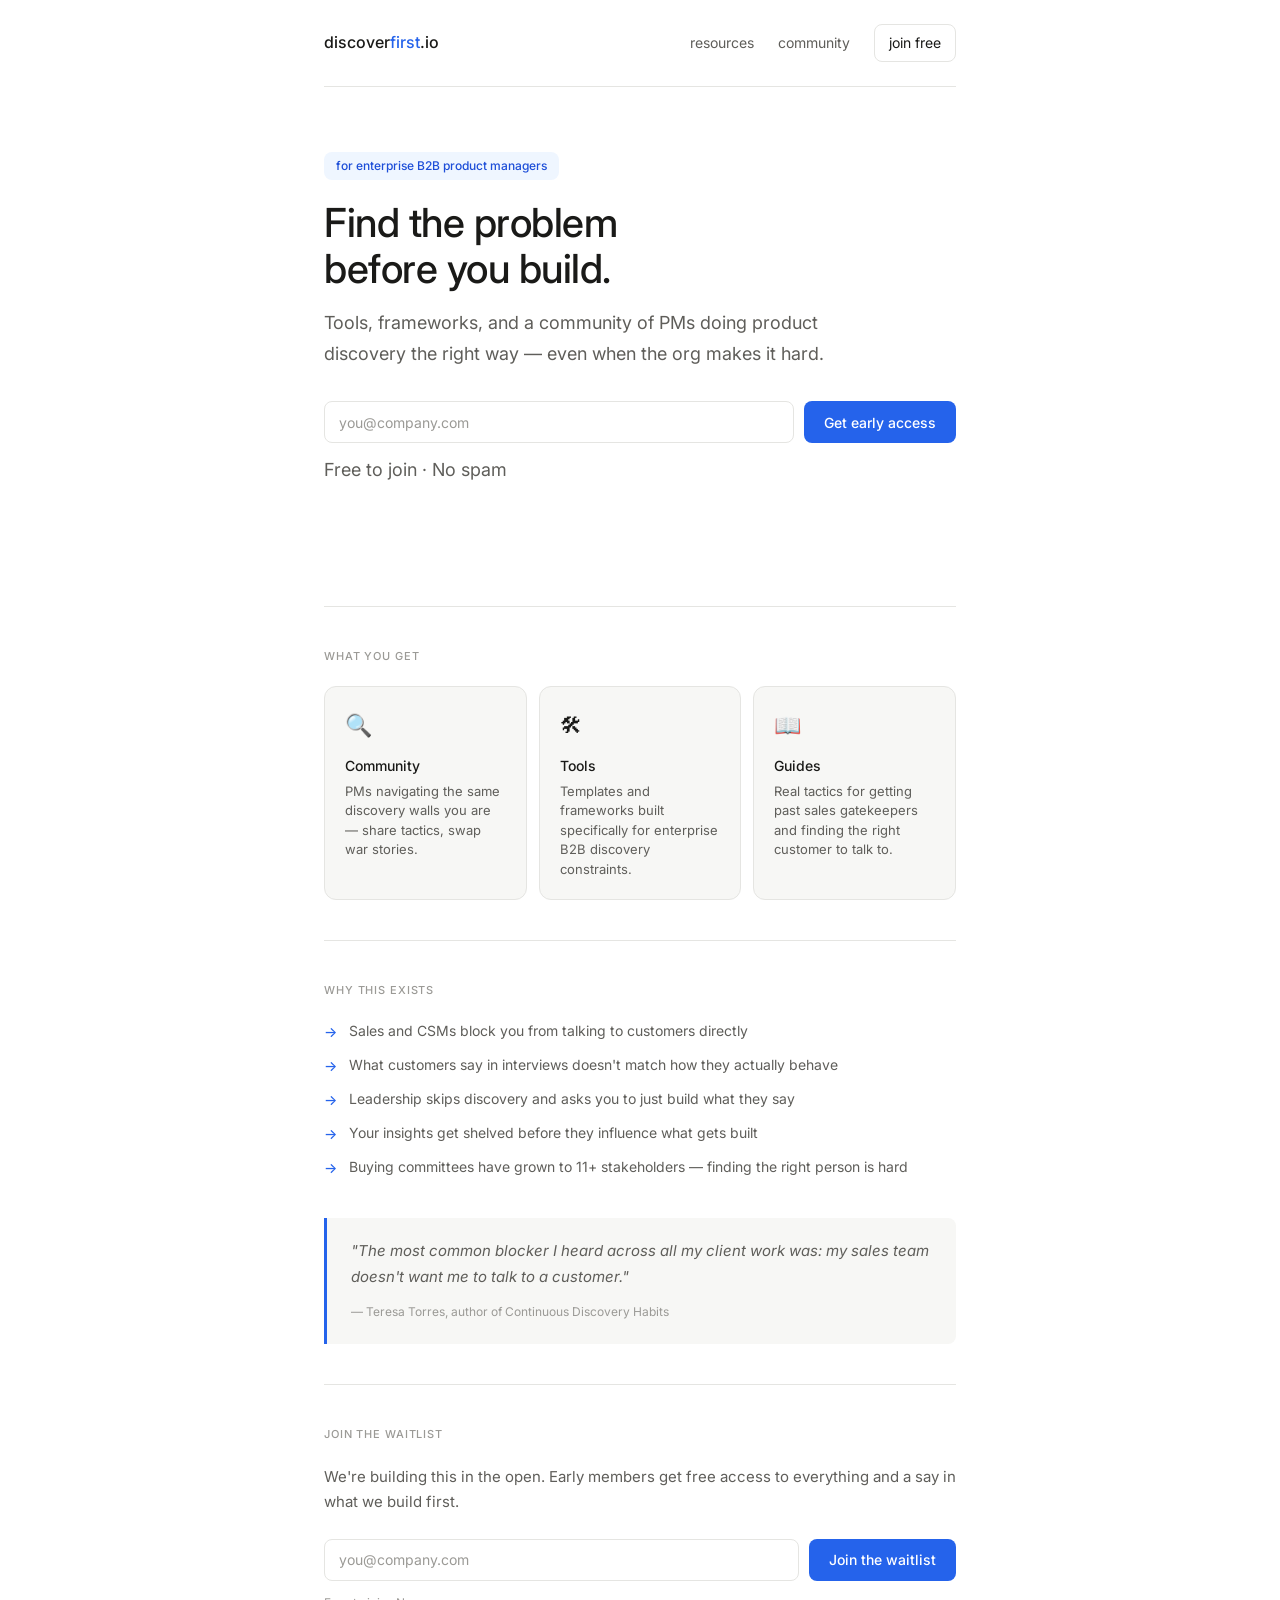
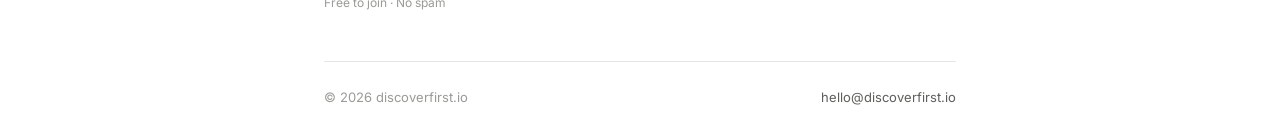
==== index.html @ b7f66410 "Add files via upload" ====
<!DOCTYPE html>
<html lang="en">
<head>
  <meta charset="UTF-8" />
  <meta name="viewport" content="width=device-width, initial-scale=1.0" />
  <meta name="description" content="Tools, frameworks, and a community of PMs doing product discovery the right way — even when the org makes it hard." />
  <title>Discover First — Enterprise B2B Product Discovery</title>

  <link rel="preconnect" href="https://fonts.googleapis.com" />
  <link rel="preconnect" href="https://fonts.gstatic.com" crossorigin />
  <link href="https://fonts.googleapis.com/css2?family=Inter:wght@400;500&display=swap" rel="stylesheet" />

  <style>
    *, *::before, *::after { box-sizing: border-box; margin: 0; padding: 0; }

    :root {
      --color-bg: #ffffff;
      --color-surface: #f7f7f5;
      --color-border: #e5e5e2;
      --color-text-primary: #1a1a18;
      --color-text-secondary: #5f5e5a;
      --color-text-muted: #9b9a96;
      --color-accent: #2563eb;
      --color-accent-bg: #eff6ff;
      --color-accent-text: #1d4ed8;
      --radius: 8px;
    }

    body {
      font-family: 'Inter', system-ui, sans-serif;
      font-size: 16px;
      line-height: 1.7;
      color: var(--color-text-primary);
      background: var(--color-bg);
    }

    a { color: inherit; text-decoration: none; }

    .container {
      max-width: 680px;
      margin: 0 auto;
      padding: 0 1.5rem;
    }

    /* NAV */
    nav {
      display: flex;
      justify-content: space-between;
      align-items: center;
      padding: 1.5rem 0;
      border-bottom: 1px solid var(--color-border);
    }

    .nav-logo {
      font-size: 16px;
      font-weight: 500;
    }

    .nav-logo span {
      color: var(--color-accent);
    }

    .nav-links {
      display: flex;
      gap: 1.5rem;
      align-items: center;
    }

    .nav-links a {
      font-size: 14px;
      color: var(--color-text-secondary);
      transition: color 0.15s;
    }

    .nav-links a:hover { color: var(--color-text-primary); }

    .nav-links .btn-outline {
      color: var(--color-text-primary);
      border: 1px solid var(--color-border);
      padding: 6px 14px;
      border-radius: var(--radius);
      font-size: 14px;
      transition: border-color 0.15s, background 0.15s;
    }

    .nav-links .btn-outline:hover {
      border-color: var(--color-text-secondary);
      background: var(--color-surface);
    }

    /* HERO */
    .hero {
      padding: 4rem 0 3rem;
    }

    .badge {
      display: inline-block;
      background: var(--color-accent-bg);
      color: var(--color-accent-text);
      font-size: 12px;
      font-weight: 500;
      padding: 4px 12px;
      border-radius: var(--radius);
      margin-bottom: 1.25rem;
    }

    .hero h1 {
      font-size: 40px;
      font-weight: 500;
      line-height: 1.15;
      letter-spacing: -0.5px;
      margin-bottom: 1rem;
    }

    .hero p {
      font-size: 18px;
      color: var(--color-text-secondary);
      max-width: 500px;
      margin-bottom: 2rem;
    }

    /* EMAIL FORM */
    .email-form {
      display: flex;
      gap: 10px;
      flex-wrap: wrap;
      margin-bottom: 0.75rem;
    }

    .email-form input[type="email"] {
      flex: 1;
      min-width: 220px;
      height: 42px;
      padding: 0 14px;
      font-size: 14px;
      font-family: inherit;
      border: 1px solid var(--color-border);
      border-radius: var(--radius);
      outline: none;
      color: var(--color-text-primary);
      background: var(--color-bg);
      transition: border-color 0.15s;
    }

    .email-form input[type="email"]::placeholder {
      color: var(--color-text-muted);
    }

    .email-form input[type="email"]:focus {
      border-color: var(--color-accent);
      box-shadow: 0 0 0 3px rgba(37, 99, 235, 0.1);
    }

    .email-form button {
      height: 42px;
      padding: 0 20px;
      font-size: 14px;
      font-family: inherit;
      font-weight: 500;
      color: #ffffff;
      background: var(--color-accent);
      border: none;
      border-radius: var(--radius);
      cursor: pointer;
      white-space: nowrap;
      transition: background 0.15s;
    }

    .email-form button:hover { background: #1d4ed8; }

    .form-note {
      font-size: 12px;
      color: var(--color-text-muted);
    }

    /* DIVIDER */
    .divider {
      border: none;
      border-top: 1px solid var(--color-border);
      margin: 2.5rem 0;
    }

    /* SECTION LABEL */
    .section-label {
      font-size: 11px;
      font-weight: 500;
      color: var(--color-text-muted);
      text-transform: uppercase;
      letter-spacing: 0.08em;
      margin-bottom: 1.25rem;
    }

    /* FEATURE CARDS */
    .cards {
      display: grid;
      grid-template-columns: repeat(auto-fit, minmax(180px, 1fr));
      gap: 12px;
      margin-bottom: 2.5rem;
    }

    .card {
      background: var(--color-surface);
      border: 1px solid var(--color-border);
      border-radius: 12px;
      padding: 1.25rem;
    }

    .card-icon {
      font-size: 22px;
      margin-bottom: 10px;
    }

    .card h3 {
      font-size: 14px;
      font-weight: 500;
      margin-bottom: 4px;
    }

    .card p {
      font-size: 13px;
      color: var(--color-text-secondary);
      line-height: 1.5;
    }

    /* CHALLENGES SECTION */
    .challenges {
      margin-bottom: 2.5rem;
    }

    .challenge-list {
      list-style: none;
      display: flex;
      flex-direction: column;
      gap: 12px;
    }

    .challenge-list li {
      display: flex;
      gap: 12px;
      align-items: flex-start;
      font-size: 14px;
      color: var(--color-text-secondary);
      line-height: 1.5;
    }

    .challenge-list li::before {
      content: "→";
      color: var(--color-accent);
      font-weight: 500;
      flex-shrink: 0;
      margin-top: 1px;
    }

    /* QUOTE */
    .quote {
      background: var(--color-surface);
      border-left: 3px solid var(--color-accent);
      border-radius: 0 var(--radius) var(--radius) 0;
      padding: 1.25rem 1.5rem;
      margin-bottom: 2.5rem;
    }

    .quote p {
      font-size: 15px;
      color: var(--color-text-secondary);
      line-height: 1.7;
      font-style: italic;
      margin-bottom: 0.5rem;
    }

    .quote cite {
      font-size: 12px;
      color: var(--color-text-muted);
      font-style: normal;
    }

    /* FOOTER */
    footer {
      border-top: 1px solid var(--color-border);
      padding: 1.5rem 0;
      display: flex;
      justify-content: space-between;
      align-items: center;
      flex-wrap: wrap;
      gap: 12px;
    }

    footer p {
      font-size: 13px;
      color: var(--color-text-muted);
    }

    footer a {
      font-size: 13px;
      color: var(--color-text-secondary);
    }

    footer a:hover { color: var(--color-text-primary); }

    /* RESPONSIVE */
    @media (max-width: 480px) {
      .hero h1 { font-size: 30px; }
      .nav-links a:not(.btn-outline) { display: none; }
    }
  </style>
</head>
<body>

  <div class="container">

    <nav>
      <div class="nav-logo">discover<span>first</span>.io</div>
      <div class="nav-links">
        <a href="#resources">resources</a>
        <a href="#community">community</a>
        <a href="#join" class="btn-outline">join free</a>
      </div>
    </nav>

    <section class="hero">
      <div class="badge">for enterprise B2B product managers</div>
      <h1>Find the problem<br>before you build.</h1>
      <p>Tools, frameworks, and a community of PMs doing product discovery the right way — even when the org makes it hard.</p>

      <form class="email-form" id="join" onsubmit="handleSubmit(event)">
        <input type="email" placeholder="you@company.com" required />
        <button type="submit">Get early access</button>
      </form>
      <p class="form-note">Free to join &middot; No spam</p>
    </section>

    <hr class="divider" />

    <section id="resources">
      <p class="section-label">what you get</p>
      <div class="cards">
        <div class="card">
          <div class="card-icon">🔍</div>
          <h3>Community</h3>
          <p>PMs navigating the same discovery walls you are — share tactics, swap war stories.</p>
        </div>
        <div class="card">
          <div class="card-icon">🛠</div>
          <h3>Tools</h3>
          <p>Templates and frameworks built specifically for enterprise B2B discovery constraints.</p>
        </div>
        <div class="card">
          <div class="card-icon">📖</div>
          <h3>Guides</h3>
          <p>Real tactics for getting past sales gatekeepers and finding the right customer to talk to.</p>
        </div>
      </div>
    </section>

    <hr class="divider" />

    <section class="challenges" id="community">
      <p class="section-label">why this exists</p>
      <ul class="challenge-list">
        <li>Sales and CSMs block you from talking to customers directly</li>
        <li>What customers say in interviews doesn't match how they actually behave</li>
        <li>Leadership skips discovery and asks you to just build what they say</li>
        <li>Your insights get shelved before they influence what gets built</li>
        <li>Buying committees have grown to 11+ stakeholders — finding the right person is hard</li>
      </ul>
    </section>

    <div class="quote">
      <p>"The most common blocker I heard across all my client work was: my sales team doesn't want me to talk to a customer."</p>
      <cite>— Teresa Torres, author of Continuous Discovery Habits</cite>
    </div>

    <hr class="divider" />

    <section style="margin-bottom: 3rem;">
      <p class="section-label">join the waitlist</p>
      <p style="font-size: 15px; color: var(--color-text-secondary); margin-bottom: 1.5rem;">We're building this in the open. Early members get free access to everything and a say in what we build first.</p>
      <form class="email-form" onsubmit="handleSubmit(event)">
        <input type="email" placeholder="you@company.com" required />
        <button type="submit">Join the waitlist</button>
      </form>
      <p class="form-note">Free to join &middot; No spam</p>
    </section>

    <footer>
      <p>&copy; 2026 discoverfirst.io</p>
      <a href="mailto:hello@discoverfirst.io">hello@discoverfirst.io</a>
    </footer>

  </div>

  <script>
    function handleSubmit(e) {
      e.preventDefault();
      const input = e.target.querySelector('input[type="email"]');
      const btn = e.target.querySelector('button');
      btn.textContent = 'You\'re on the list!';
      btn.style.background = '#16a34a';
      input.disabled = true;
      btn.disabled = true;
    }
  </script>

</body>
</html>
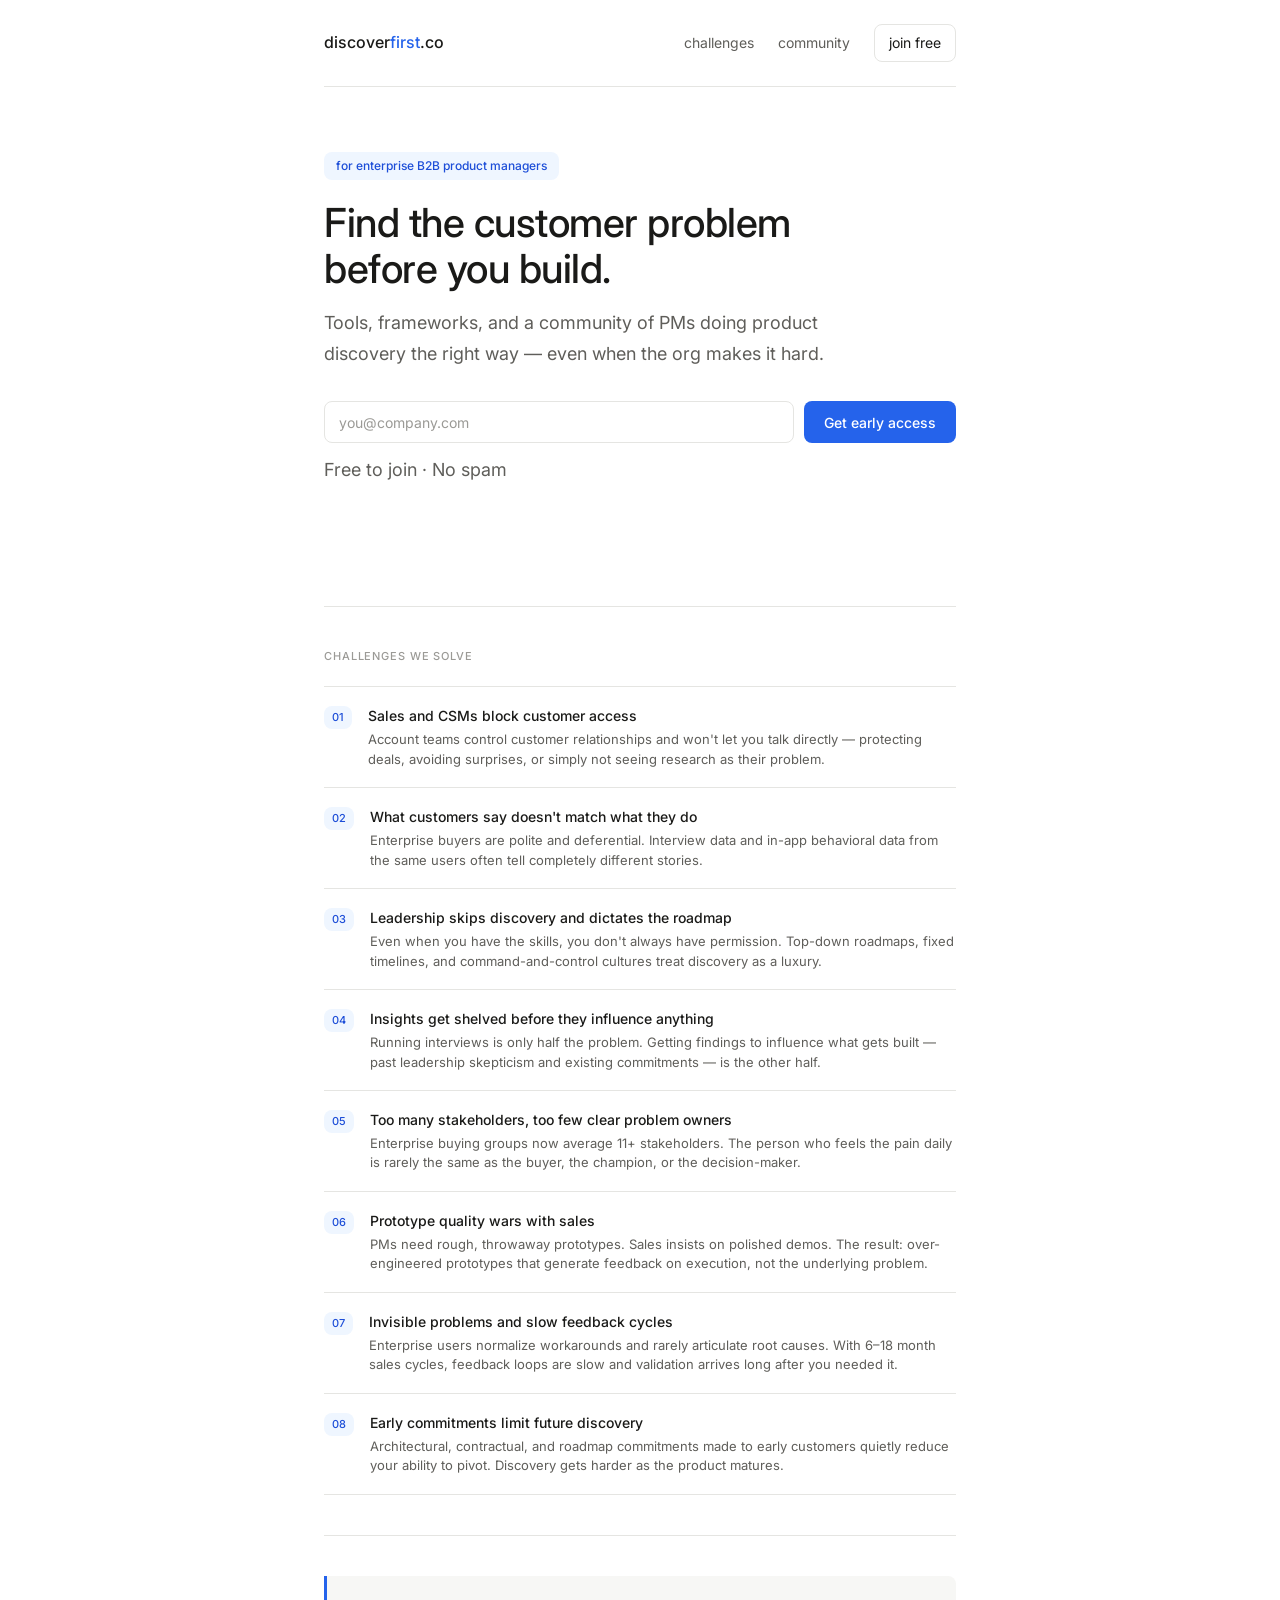
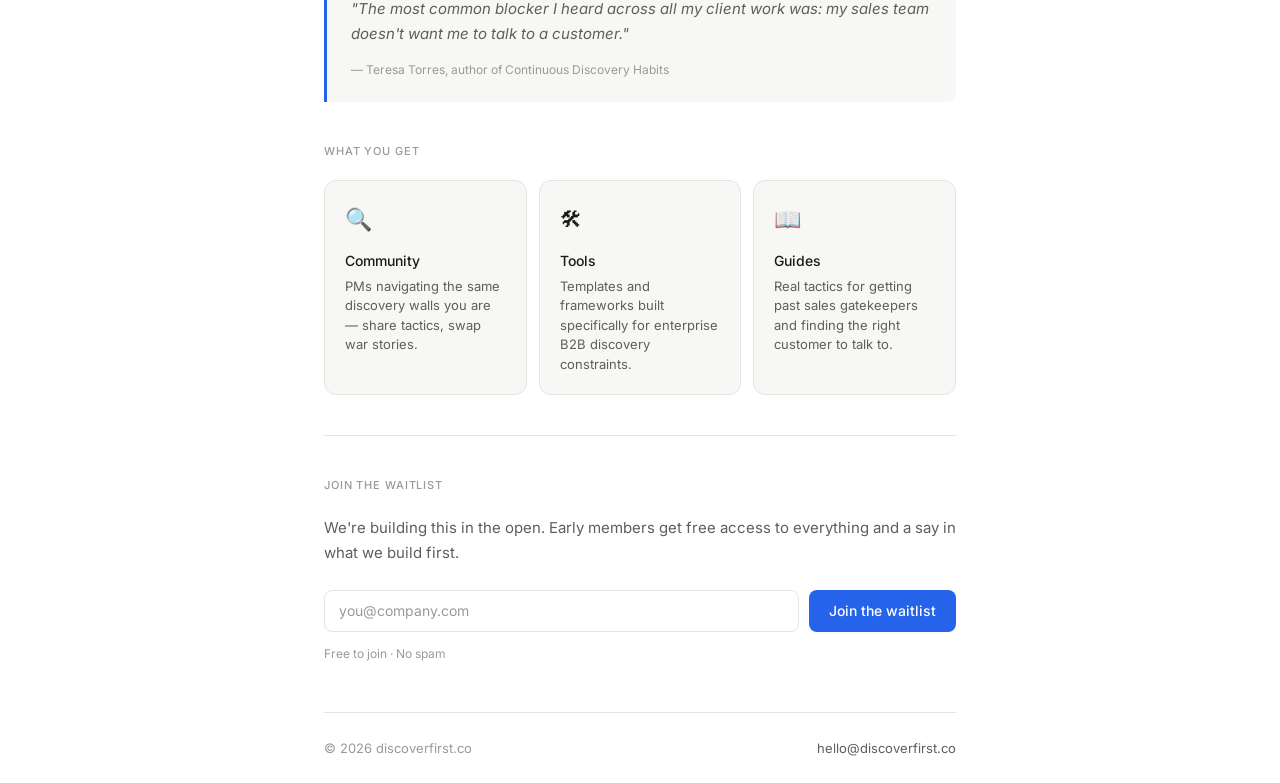
==== commit effdbe42: "index.html update Added email collection" ====
--- a/index.html
+++ b/index.html
@@ -167,6 +167,7 @@
     }
 
     .email-form button:hover { background: #1d4ed8; }
+    .email-form button:disabled { background: #16a34a; cursor: default; }
 
     .form-note {
       font-size: 12px;
@@ -231,24 +232,42 @@
       list-style: none;
       display: flex;
       flex-direction: column;
-      gap: 12px;
-    }
-
-    .challenge-list li {
-      display: flex;
-      gap: 12px;
+      gap: 0;
+    }
+
+    .challenge-item {
+      display: flex;
+      gap: 16px;
       align-items: flex-start;
-      font-size: 14px;
+      padding: 1.1rem 0;
+      border-bottom: 1px solid var(--color-border);
+    }
+
+    .challenge-item:first-child {
+      border-top: 1px solid var(--color-border);
+    }
+
+    .challenge-number {
+      font-size: 11px;
+      font-weight: 500;
+      color: var(--color-accent-text);
+      background: var(--color-accent-bg);
+      border-radius: var(--radius);
+      padding: 2px 8px;
+      flex-shrink: 0;
+      margin-top: 2px;
+    }
+
+    .challenge-content h4 {
+      font-size: 14px;
+      font-weight: 500;
+      margin-bottom: 2px;
+    }
+
+    .challenge-content p {
+      font-size: 13px;
       color: var(--color-text-secondary);
       line-height: 1.5;
-    }
-
-    .challenge-list li::before {
-      content: "→";
-      color: var(--color-accent);
-      font-weight: 500;
-      flex-shrink: 0;
-      margin-top: 1px;
     }
 
     /* QUOTE */
@@ -309,9 +328,9 @@
   <div class="container">
 
     <nav>
-      <div class="nav-logo">discover<span>first</span>.io</div>
+      <div class="nav-logo">discover<span>first</span>.co</div>
       <div class="nav-links">
-        <a href="#resources">resources</a>
+        <a href="#challenges">challenges</a>
         <a href="#community">community</a>
         <a href="#join" class="btn-outline">join free</a>
       </div>
@@ -319,19 +338,97 @@
 
     <section class="hero">
       <div class="badge">for enterprise B2B product managers</div>
-      <h1>Find the problem<br>before you build.</h1>
+      <h1>Find the customer problem<br>before you build.</h1>
       <p>Tools, frameworks, and a community of PMs doing product discovery the right way — even when the org makes it hard.</p>
 
-      <form class="email-form" id="join" onsubmit="handleSubmit(event)">
-        <input type="email" placeholder="you@company.com" required />
-        <button type="submit">Get early access</button>
-      </form>
+      <div class="email-form" id="join">
+        <input type="email" id="hero-email" placeholder="you@company.com" />
+        <button onclick="openForm('hero-email')">Get early access</button>
+      </div>
       <p class="form-note">Free to join &middot; No spam</p>
     </section>
 
     <hr class="divider" />
 
-    <section id="resources">
+    <section id="challenges">
+      <p class="section-label">challenges we solve</p>
+      <ul class="challenge-list">
+
+        <li class="challenge-item">
+          <span class="challenge-number">01</span>
+          <div class="challenge-content">
+            <h4>Sales and CSMs block customer access</h4>
+            <p>Account teams control customer relationships and won't let you talk directly — protecting deals, avoiding surprises, or simply not seeing research as their problem.</p>
+          </div>
+        </li>
+
+        <li class="challenge-item">
+          <span class="challenge-number">02</span>
+          <div class="challenge-content">
+            <h4>What customers say doesn't match what they do</h4>
+            <p>Enterprise buyers are polite and deferential. Interview data and in-app behavioral data from the same users often tell completely different stories.</p>
+          </div>
+        </li>
+
+        <li class="challenge-item">
+          <span class="challenge-number">03</span>
+          <div class="challenge-content">
+            <h4>Leadership skips discovery and dictates the roadmap</h4>
+            <p>Even when you have the skills, you don't always have permission. Top-down roadmaps, fixed timelines, and command-and-control cultures treat discovery as a luxury.</p>
+          </div>
+        </li>
+
+        <li class="challenge-item">
+          <span class="challenge-number">04</span>
+          <div class="challenge-content">
+            <h4>Insights get shelved before they influence anything</h4>
+            <p>Running interviews is only half the problem. Getting findings to influence what gets built — past leadership skepticism and existing commitments — is the other half.</p>
+          </div>
+        </li>
+
+        <li class="challenge-item">
+          <span class="challenge-number">05</span>
+          <div class="challenge-content">
+            <h4>Too many stakeholders, too few clear problem owners</h4>
+            <p>Enterprise buying groups now average 11+ stakeholders. The person who feels the pain daily is rarely the same as the buyer, the champion, or the decision-maker.</p>
+          </div>
+        </li>
+
+        <li class="challenge-item">
+          <span class="challenge-number">06</span>
+          <div class="challenge-content">
+            <h4>Prototype quality wars with sales</h4>
+            <p>PMs need rough, throwaway prototypes. Sales insists on polished demos. The result: over-engineered prototypes that generate feedback on execution, not the underlying problem.</p>
+          </div>
+        </li>
+
+        <li class="challenge-item">
+          <span class="challenge-number">07</span>
+          <div class="challenge-content">
+            <h4>Invisible problems and slow feedback cycles</h4>
+            <p>Enterprise users normalize workarounds and rarely articulate root causes. With 6–18 month sales cycles, feedback loops are slow and validation arrives long after you needed it.</p>
+          </div>
+        </li>
+
+        <li class="challenge-item">
+          <span class="challenge-number">08</span>
+          <div class="challenge-content">
+            <h4>Early commitments limit future discovery</h4>
+            <p>Architectural, contractual, and roadmap commitments made to early customers quietly reduce your ability to pivot. Discovery gets harder as the product matures.</p>
+          </div>
+        </li>
+
+      </ul>
+    </section>
+
+    <hr class="divider" />
+
+    <div class="quote">
+      <p>"The most common blocker I heard across all my client work was: my sales team doesn't want me to talk to a customer."</p>
+      <cite>— Teresa Torres, author of Continuous Discovery Habits</cite>
+    </div>
+
+    <section id="community">
       <p class="section-label">what you get</p>
       <div class="cards">
         <div class="card">
@@ -354,50 +451,43 @@
 
     <hr class="divider" />
 
-    <section class="challenges" id="community">
-      <p class="section-label">why this exists</p>
-      <ul class="challenge-list">
-        <li>Sales and CSMs block you from talking to customers directly</li>
-        <li>What customers say in interviews doesn't match how they actually behave</li>
-        <li>Leadership skips discovery and asks you to just build what they say</li>
-        <li>Your insights get shelved before they influence what gets built</li>
-        <li>Buying committees have grown to 11+ stakeholders — finding the right person is hard</li>
-      </ul>
-    </section>
-
-    <div class="quote">
-      <p>"The most common blocker I heard across all my client work was: my sales team doesn't want me to talk to a customer."</p>
-      <cite>— Teresa Torres, author of Continuous Discovery Habits</cite>
-    </div>
-
-    <hr class="divider" />
-
     <section style="margin-bottom: 3rem;">
       <p class="section-label">join the waitlist</p>
       <p style="font-size: 15px; color: var(--color-text-secondary); margin-bottom: 1.5rem;">We're building this in the open. Early members get free access to everything and a say in what we build first.</p>
-      <form class="email-form" onsubmit="handleSubmit(event)">
-        <input type="email" placeholder="you@company.com" required />
-        <button type="submit">Join the waitlist</button>
-      </form>
+      <div class="email-form">
+        <input type="email" id="footer-email" placeholder="you@company.com" />
+        <button onclick="openForm('footer-email')">Join the waitlist</button>
+      </div>
       <p class="form-note">Free to join &middot; No spam</p>
     </section>
 
     <footer>
-      <p>&copy; 2026 discoverfirst.io</p>
-      <a href="mailto:hello@discoverfirst.io">hello@discoverfirst.io</a>
+      <p>&copy; 2026 discoverfirst.co</p>
+      <a href="mailto:hello@discoverfirst.co">hello@discoverfirst.co</a>
     </footer>
 
   </div>
 
   <script>
-    function handleSubmit(e) {
-      e.preventDefault();
-      const input = e.target.querySelector('input[type="email"]');
-      const btn = e.target.querySelector('button');
-      btn.textContent = 'You\'re on the list!';
+    var GOOGLE_FORM_URL = 'https://docs.google.com/forms/d/e/1FAIpQLSdq9QbiXraQ2cZqICSUYqOqBwwYv8otNwiYx3c5WMY_-EWIXQ/viewform';
+
+    function openForm(inputId) {
+      var input = document.getElementById(inputId);
+      var btn = input.nextElementSibling;
+      var email = input.value.trim();
+
+      if (!email || !email.includes('@')) {
+        input.focus();
+        input.style.borderColor = '#dc2626';
+        setTimeout(function() { input.style.borderColor = ''; }, 2000);
+        return;
+      }
+
+      window.open(GOOGLE_FORM_URL, '_blank');
+      btn.textContent = "Check the new tab!";
       btn.style.background = '#16a34a';
+      btn.disabled = true;
       input.disabled = true;
-      btn.disabled = true;
     }
   </script>
 
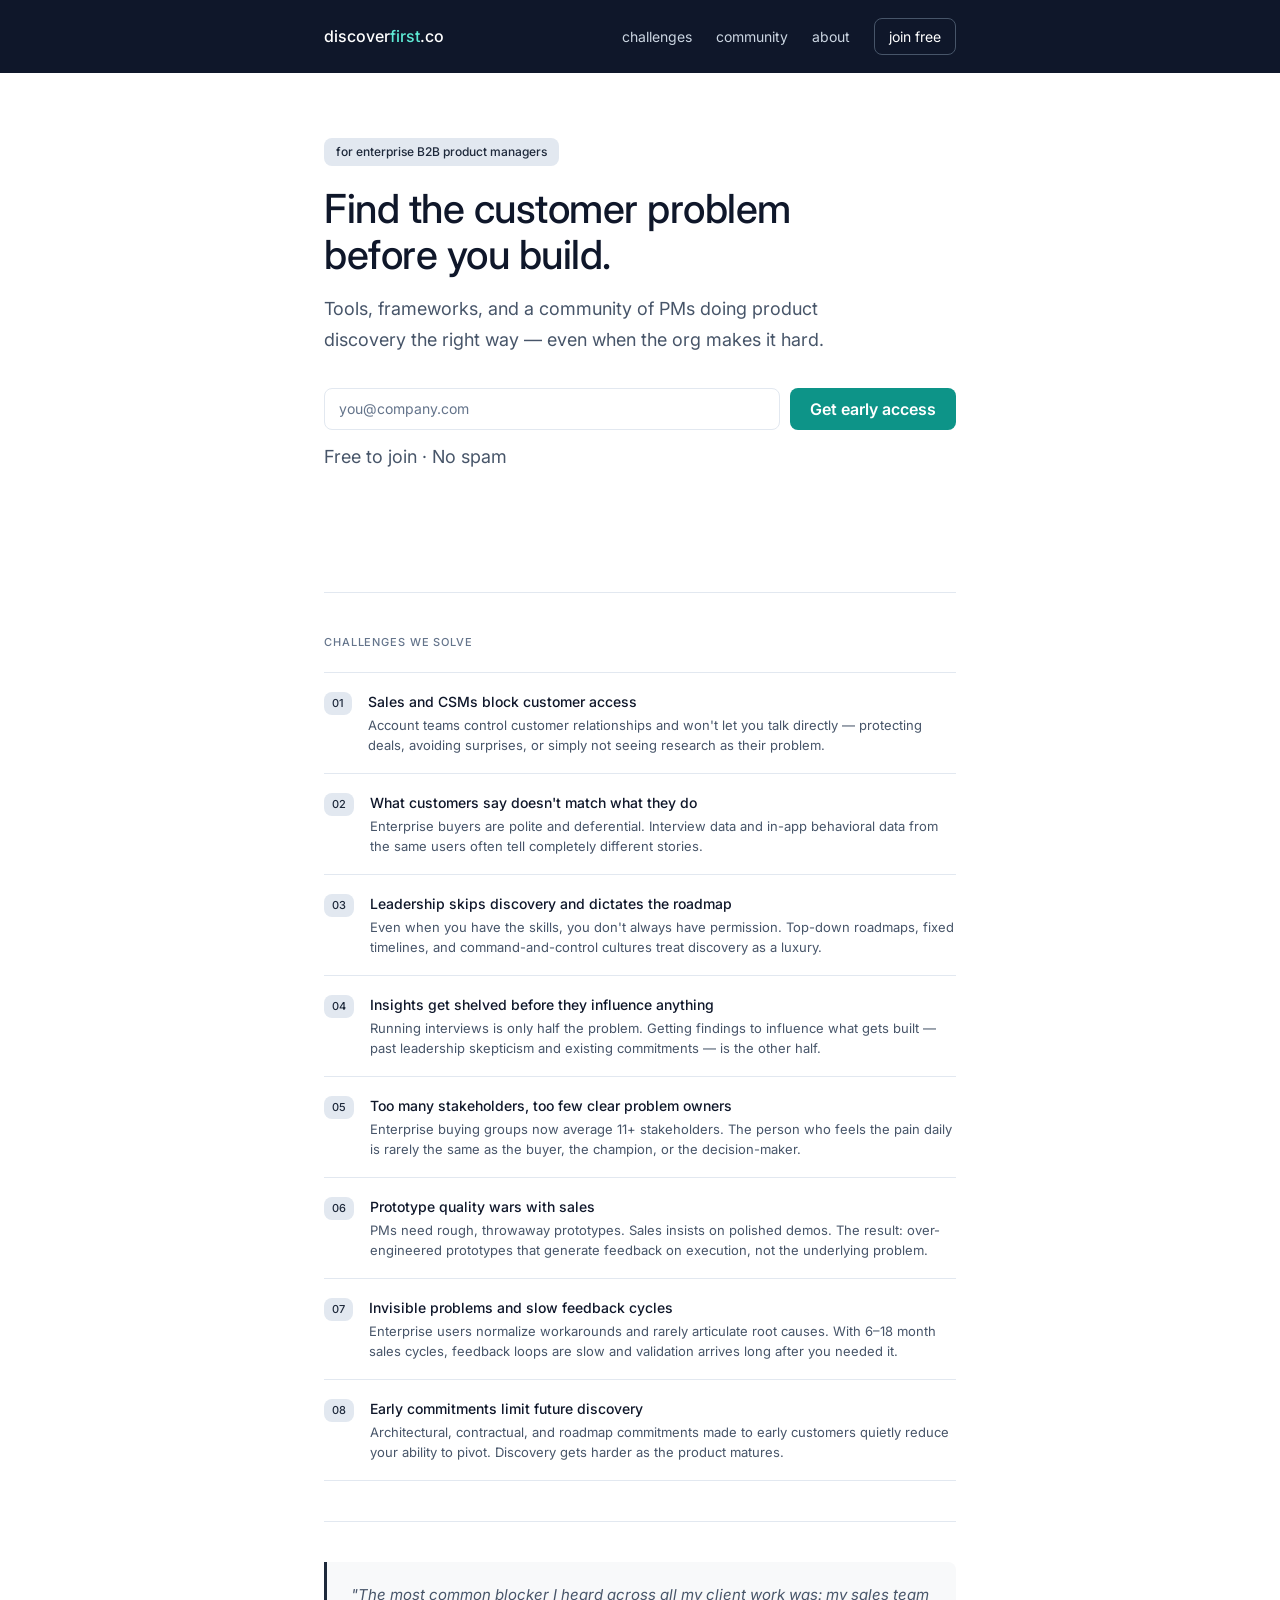
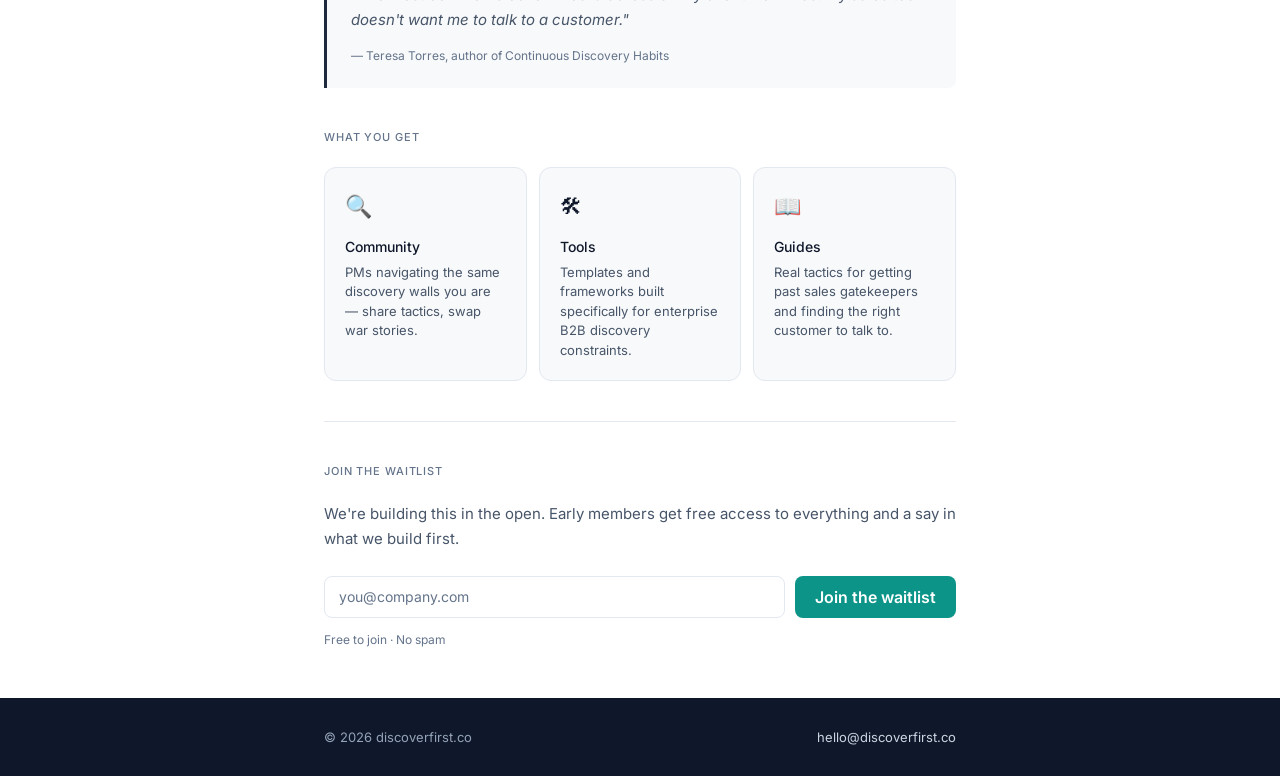
==== commit 66c51463: "Apply shared color palette to index and about pages Navy nav and footer bands, teal reserved for for" ====
--- a/index.html
+++ b/index.html
@@ -8,21 +8,24 @@
 
   <link rel="preconnect" href="https://fonts.googleapis.com" />
   <link rel="preconnect" href="https://fonts.gstatic.com" crossorigin />
-  <link href="https://fonts.googleapis.com/css2?family=Inter:wght@400;500&display=swap" rel="stylesheet" />
+  <link href="https://fonts.googleapis.com/css2?family=Inter:wght@400;500;600&display=swap" rel="stylesheet" />
 
   <style>
     *, *::before, *::after { box-sizing: border-box; margin: 0; padding: 0; }
 
     :root {
       --color-bg: #ffffff;
-      --color-surface: #f7f7f5;
-      --color-border: #e5e5e2;
-      --color-text-primary: #1a1a18;
-      --color-text-secondary: #5f5e5a;
-      --color-text-muted: #9b9a96;
-      --color-accent: #2563eb;
-      --color-accent-bg: #eff6ff;
-      --color-accent-text: #1d4ed8;
+      --color-surface: #f8f9fa;
+      --color-border: #e2e8f0;
+      --color-text-primary: #0f172a;
+      --color-text-secondary: #475569;
+      --color-text-muted: #64748b;
+      --color-navy: #0f172a;
+      --color-navy-2: #1e293b;
+      --color-accent: #0d9488;
+      --color-accent-hover: #0f766e;
+      --color-accent-bg: #e2e8f0;
+      --color-accent-text: #1e293b;
       --radius: 8px;
     }
 
@@ -43,21 +46,23 @@
     }
 
     /* NAV */
-    nav {
+    .site-nav { background: var(--color-navy); }
+    .site-nav .container {
       display: flex;
       justify-content: space-between;
       align-items: center;
-      padding: 1.5rem 0;
-      border-bottom: 1px solid var(--color-border);
+      padding-top: 1.1rem;
+      padding-bottom: 1.1rem;
     }
 
     .nav-logo {
       font-size: 16px;
       font-weight: 500;
+      color: #ffffff;
     }
 
     .nav-logo span {
-      color: var(--color-accent);
+      color: #5eead4;
     }
 
     .nav-links {
@@ -68,15 +73,15 @@
 
     .nav-links a {
       font-size: 14px;
-      color: var(--color-text-secondary);
+      color: #cbd5e1;
       transition: color 0.15s;
     }
 
-    .nav-links a:hover { color: var(--color-text-primary); }
+    .nav-links a:hover { color: #ffffff; }
 
     .nav-links .btn-outline {
-      color: var(--color-text-primary);
-      border: 1px solid var(--color-border);
+      color: #ffffff;
+      border: 1px solid #475569;
       padding: 6px 14px;
       border-radius: var(--radius);
       font-size: 14px;
@@ -84,8 +89,8 @@
     }
 
     .nav-links .btn-outline:hover {
-      border-color: var(--color-text-secondary);
-      background: var(--color-surface);
+      border-color: #cbd5e1;
+      background: var(--color-navy-2);
     }
 
     /* HERO */
@@ -147,16 +152,16 @@
     }
 
     .email-form input[type="email"]:focus {
-      border-color: var(--color-accent);
-      box-shadow: 0 0 0 3px rgba(37, 99, 235, 0.1);
+      border-color: var(--color-navy-2);
+      box-shadow: 0 0 0 3px rgba(30, 41, 59, 0.15);
     }
 
     .email-form button {
       height: 42px;
       padding: 0 20px;
-      font-size: 14px;
+      font-size: 16px;
       font-family: inherit;
-      font-weight: 500;
+      font-weight: 600;
       color: #ffffff;
       background: var(--color-accent);
       border: none;
@@ -166,8 +171,8 @@
       transition: background 0.15s;
     }
 
-    .email-form button:hover { background: #1d4ed8; }
-    .email-form button:disabled { background: #16a34a; cursor: default; }
+    .email-form button:hover { background: var(--color-accent-hover); }
+    .email-form button:disabled { background: var(--color-accent-hover); cursor: default; }
 
     .form-note {
       font-size: 12px;
@@ -273,7 +278,7 @@
     /* QUOTE */
     .quote {
       background: var(--color-surface);
-      border-left: 3px solid var(--color-accent);
+      border-left: 3px solid var(--color-navy-2);
       border-radius: 0 var(--radius) var(--radius) 0;
       padding: 1.25rem 1.5rem;
       margin-bottom: 2.5rem;
@@ -295,8 +300,11 @@
 
     /* FOOTER */
     footer {
-      border-top: 1px solid var(--color-border);
-      padding: 1.5rem 0;
+      background: var(--color-navy);
+      padding: 1.75rem 0;
+    }
+
+    .footer-inner {
       display: flex;
       justify-content: space-between;
       align-items: center;
@@ -306,15 +314,15 @@
 
     footer p {
       font-size: 13px;
-      color: var(--color-text-muted);
+      color: #94a3b8;
     }
 
     footer a {
       font-size: 13px;
-      color: var(--color-text-secondary);
-    }
-
-    footer a:hover { color: var(--color-text-primary); }
+      color: #cbd5e1;
+    }
+
+    footer a:hover { color: #ffffff; }
 
     /* RESPONSIVE */
     @media (max-width: 480px) {
@@ -325,16 +333,19 @@
 </head>
 <body>
 
-  <div class="container">
-
-    <nav>
+  <header class="site-nav">
+    <div class="container">
       <div class="nav-logo">discover<span>first</span>.co</div>
       <div class="nav-links">
         <a href="#challenges">challenges</a>
         <a href="#community">community</a>
+        <a href="/about">about</a>
         <a href="#join" class="btn-outline">join free</a>
       </div>
-    </nav>
+    </div>
+  </header>
+
+  <div class="container">
 
     <section class="hero">
       <div class="badge">for enterprise B2B product managers</div>
@@ -461,15 +472,18 @@
       <p class="form-note">Free to join &middot; No spam</p>
     </section>
 
-    <footer>
+    </div>
+
+  <footer>
+    <div class="container footer-inner">
       <p>&copy; 2026 discoverfirst.co</p>
       <a href="mailto:hello@discoverfirst.co">hello@discoverfirst.co</a>
-    </footer>
-
-  </div>
+    </div>
+  </footer>
 
   <script>
-    var GOOGLE_FORM_URL = 'https://docs.google.com/forms/d/e/1FAIpQLSdq9QbiXraQ2cZqICSUYqOqBwwYv8otNwiYx3c5WMY_-EWIXQ/viewform';
+    var GOOGLE_FORM_BASE = 'https://docs.google.com/forms/d/e/1FAIpQLSdq9QbiXraQ2cZqICSUYqOqBwwYv8otNwiYx3c5WMY_-EWIXQ/viewform';
+    var ENTRY_ID = 'entry.2034024023';
 
     function openForm(inputId) {
       var input = document.getElementById(inputId);
@@ -483,9 +497,10 @@
         return;
       }
 
-      window.open(GOOGLE_FORM_URL, '_blank');
+      var url = GOOGLE_FORM_BASE + '?usp=pp_url&' + ENTRY_ID + '=' + encodeURIComponent(email);
+      window.open(url, '_blank');
       btn.textContent = "Check the new tab!";
-      btn.style.background = '#16a34a';
+      btn.style.background = '#0f766e';
       btn.disabled = true;
       input.disabled = true;
     }
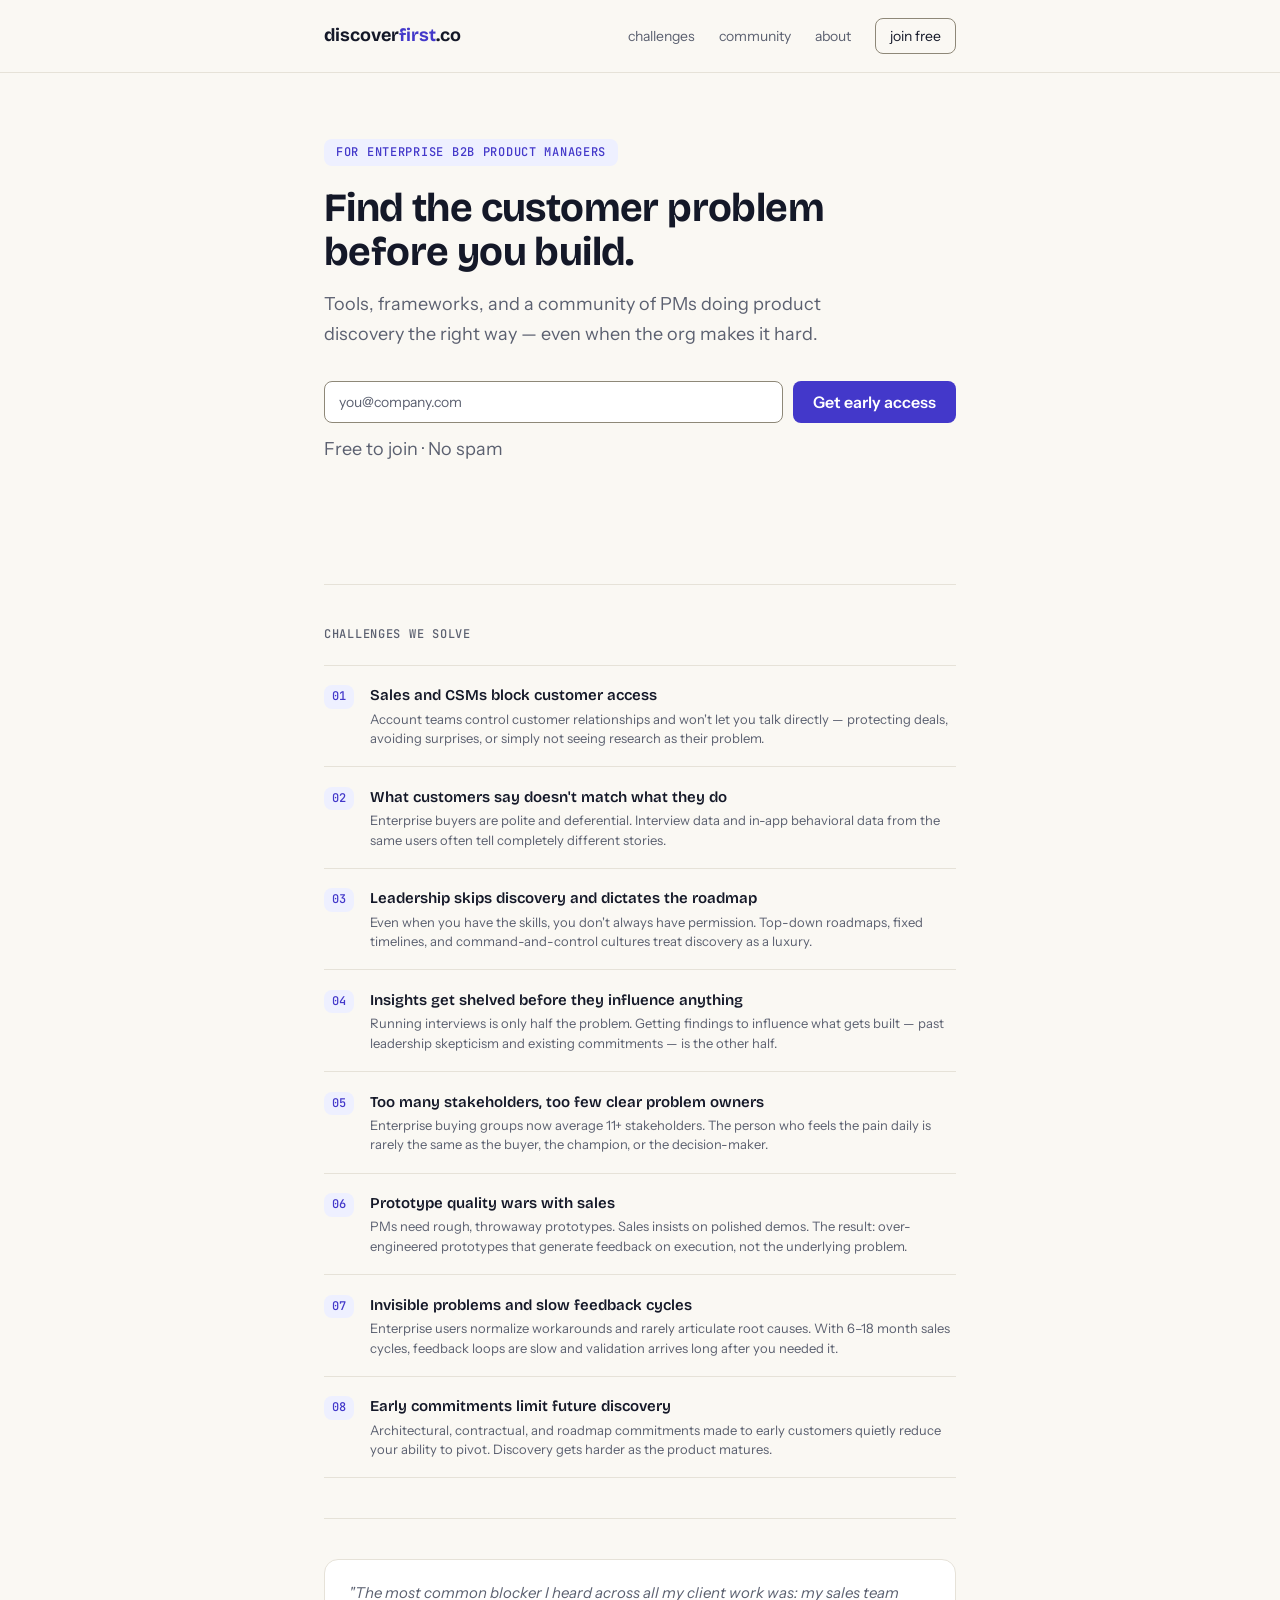
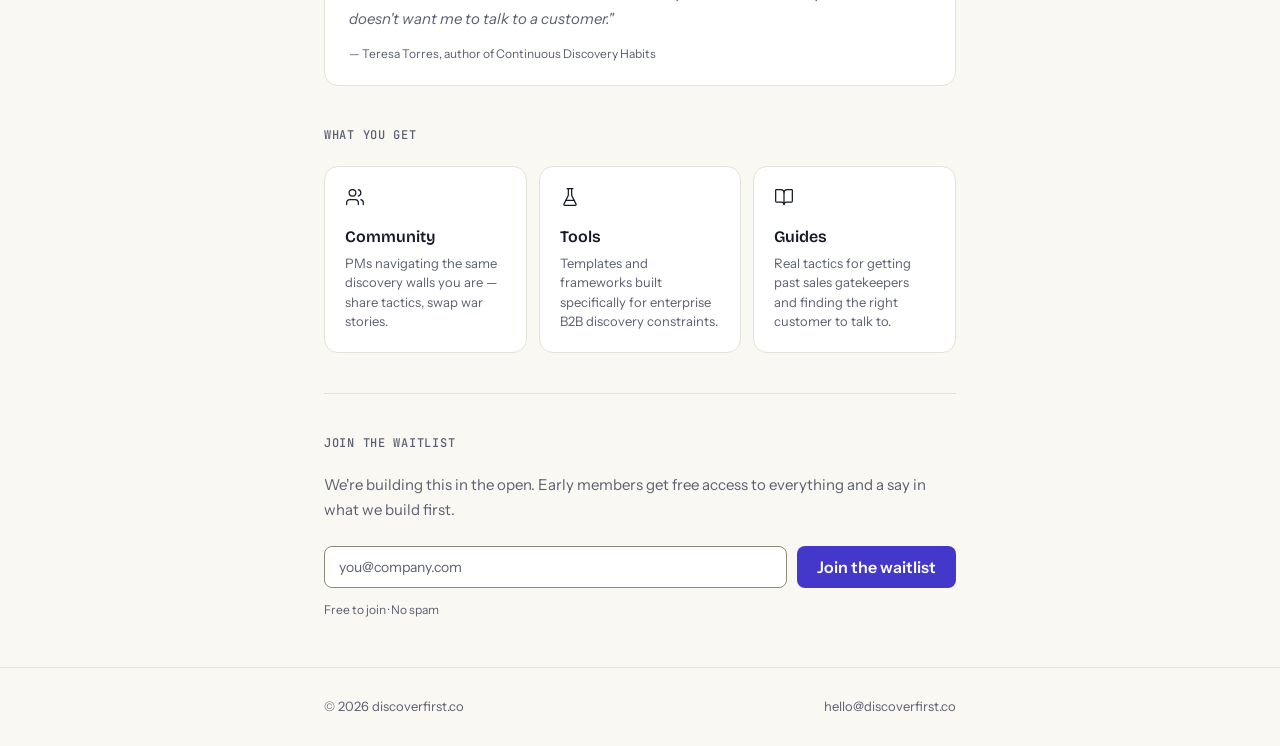
==== commit 137e3989: "Apply brand design system: colors, fonts, and icons Light-theme brand tokens (paper, ink, indigo, co" ====
--- a/index.html
+++ b/index.html
@@ -8,36 +8,40 @@
 
   <link rel="preconnect" href="https://fonts.googleapis.com" />
   <link rel="preconnect" href="https://fonts.gstatic.com" crossorigin />
-  <link href="https://fonts.googleapis.com/css2?family=Inter:wght@400;500;600&display=swap" rel="stylesheet" />
+  <link href="https://fonts.googleapis.com/css2?family=Bricolage+Grotesque:opsz,wght@12..96,600..700&family=Instrument+Sans:wght@400;500;600&family=JetBrains+Mono:wght@500&display=swap" rel="stylesheet" />
 
   <style>
     *, *::before, *::after { box-sizing: border-box; margin: 0; padding: 0; }
 
     :root {
-      --color-bg: #ffffff;
-      --color-surface: #f8f9fa;
-      --color-border: #e2e8f0;
-      --color-text-primary: #0f172a;
-      --color-text-secondary: #475569;
-      --color-text-muted: #64748b;
-      --color-navy: #0f172a;
-      --color-navy-2: #1e293b;
-      --color-accent: #0d9488;
-      --color-accent-hover: #0f766e;
-      --color-accent-bg: #e2e8f0;
-      --color-accent-text: #1e293b;
+      --color-bg: #faf8f3;
+      --color-surface: #ffffff;
+      --color-sunken: #efece4;
+      --color-border: #e6e2d8;
+      --color-line-strong: #8e8878;
+      --color-text-primary: #141828;
+      --color-text-secondary: #5b6070;
+      --color-text-muted: #5b6070;
+      --color-accent: #4338ca;
+      --color-accent-bg: #eef0ff;
+      --color-accent-text: #4338ca;
+      --color-on-accent: #ffffff;
       --radius: 8px;
+      --font-display: "Bricolage Grotesque", "Instrument Sans", system-ui, sans-serif;
+      --font-sans: "Instrument Sans", system-ui, -apple-system, "Segoe UI", sans-serif;
+      --font-mono: "JetBrains Mono", ui-monospace, "SF Mono", Menlo, monospace;
     }
 
     body {
-      font-family: 'Inter', system-ui, sans-serif;
+      font-family: var(--font-sans);
       font-size: 16px;
-      line-height: 1.7;
+      line-height: 1.625;
       color: var(--color-text-primary);
       background: var(--color-bg);
     }
 
     a { color: inherit; text-decoration: none; }
+    h1, h2, h3, h4 { font-family: var(--font-display); }
 
     .container {
       max-width: 680px;
@@ -46,7 +50,10 @@
     }
 
     /* NAV */
-    .site-nav { background: var(--color-navy); }
+    .site-nav {
+      background: var(--color-bg);
+      border-bottom: 1px solid var(--color-border);
+    }
     .site-nav .container {
       display: flex;
       justify-content: space-between;
@@ -56,13 +63,14 @@
     }
 
     .nav-logo {
-      font-size: 16px;
-      font-weight: 500;
-      color: #ffffff;
+      font-family: var(--font-display);
+      font-size: 18px;
+      font-weight: 700;
+      color: var(--color-text-primary);
     }
 
     .nav-logo span {
-      color: #5eead4;
+      color: var(--color-accent);
     }
 
     .nav-links {
@@ -73,15 +81,15 @@
 
     .nav-links a {
       font-size: 14px;
-      color: #cbd5e1;
+      color: var(--color-text-secondary);
       transition: color 0.15s;
     }
 
-    .nav-links a:hover { color: #ffffff; }
+    .nav-links a:hover { color: var(--color-text-primary); }
 
     .nav-links .btn-outline {
-      color: #ffffff;
-      border: 1px solid #475569;
+      color: var(--color-text-primary);
+      border: 1px solid var(--color-line-strong);
       padding: 6px 14px;
       border-radius: var(--radius);
       font-size: 14px;
@@ -89,8 +97,7 @@
     }
 
     .nav-links .btn-outline:hover {
-      border-color: #cbd5e1;
-      background: var(--color-navy-2);
+      background: var(--color-sunken);
     }
 
     /* HERO */
@@ -102,8 +109,11 @@
       display: inline-block;
       background: var(--color-accent-bg);
       color: var(--color-accent-text);
+      font-family: var(--font-mono);
       font-size: 12px;
       font-weight: 500;
+      letter-spacing: 0.06em;
+      text-transform: uppercase;
       padding: 4px 12px;
       border-radius: var(--radius);
       margin-bottom: 1.25rem;
@@ -111,9 +121,9 @@
 
     .hero h1 {
       font-size: 40px;
-      font-weight: 500;
-      line-height: 1.15;
-      letter-spacing: -0.5px;
+      font-weight: 700;
+      line-height: 44px;
+      letter-spacing: -0.015em;
       margin-bottom: 1rem;
     }
 
@@ -139,11 +149,11 @@
       padding: 0 14px;
       font-size: 14px;
       font-family: inherit;
-      border: 1px solid var(--color-border);
+      border: 1px solid var(--color-line-strong);
       border-radius: var(--radius);
       outline: none;
       color: var(--color-text-primary);
-      background: var(--color-bg);
+      background: var(--color-surface);
       transition: border-color 0.15s;
     }
 
@@ -152,8 +162,8 @@
     }
 
     .email-form input[type="email"]:focus {
-      border-color: var(--color-navy-2);
-      box-shadow: 0 0 0 3px rgba(30, 41, 59, 0.15);
+      border-color: var(--color-accent);
+      box-shadow: 0 0 0 2px var(--color-bg), 0 0 0 4px var(--color-accent);
     }
 
     .email-form button {
@@ -162,7 +172,7 @@
       font-size: 16px;
       font-family: inherit;
       font-weight: 600;
-      color: #ffffff;
+      color: var(--color-on-accent);
       background: var(--color-accent);
       border: none;
       border-radius: var(--radius);
@@ -171,8 +181,8 @@
       transition: background 0.15s;
     }
 
-    .email-form button:hover { background: var(--color-accent-hover); }
-    .email-form button:disabled { background: var(--color-accent-hover); cursor: default; }
+    .email-form button:hover { filter: brightness(1.08); }
+    .email-form button:disabled { background: var(--color-text-secondary); cursor: default; filter: none; }
 
     .form-note {
       font-size: 12px;
@@ -188,11 +198,12 @@
 
     /* SECTION LABEL */
     .section-label {
-      font-size: 11px;
+      font-family: var(--font-mono);
+      font-size: 12px;
       font-weight: 500;
       color: var(--color-text-muted);
       text-transform: uppercase;
-      letter-spacing: 0.08em;
+      letter-spacing: 0.06em;
       margin-bottom: 1.25rem;
     }
 
@@ -207,18 +218,23 @@
     .card {
       background: var(--color-surface);
       border: 1px solid var(--color-border);
-      border-radius: 12px;
+      border-radius: 14px;
       padding: 1.25rem;
     }
 
     .card-icon {
-      font-size: 22px;
+      color: var(--color-text-primary);
       margin-bottom: 10px;
     }
 
+    .card-icon svg {
+      width: 20px;
+      height: 20px;
+    }
+
     .card h3 {
-      font-size: 14px;
-      font-weight: 500;
+      font-size: 16px;
+      font-weight: 600;
       margin-bottom: 4px;
     }
 
@@ -253,7 +269,8 @@
     }
 
     .challenge-number {
-      font-size: 11px;
+      font-family: var(--font-mono);
+      font-size: 12px;
       font-weight: 500;
       color: var(--color-accent-text);
       background: var(--color-accent-bg);
@@ -264,8 +281,8 @@
     }
 
     .challenge-content h4 {
-      font-size: 14px;
-      font-weight: 500;
+      font-size: 15px;
+      font-weight: 600;
       margin-bottom: 2px;
     }
 
@@ -278,8 +295,8 @@
     /* QUOTE */
     .quote {
       background: var(--color-surface);
-      border-left: 3px solid var(--color-navy-2);
-      border-radius: 0 var(--radius) var(--radius) 0;
+      border: 1px solid var(--color-border);
+      border-radius: 14px;
       padding: 1.25rem 1.5rem;
       margin-bottom: 2.5rem;
     }
@@ -300,7 +317,8 @@
 
     /* FOOTER */
     footer {
-      background: var(--color-navy);
+      background: var(--color-bg);
+      border-top: 1px solid var(--color-border);
       padding: 1.75rem 0;
     }
 
@@ -314,19 +332,19 @@
 
     footer p {
       font-size: 13px;
-      color: #94a3b8;
+      color: var(--color-text-secondary);
     }
 
     footer a {
       font-size: 13px;
-      color: #cbd5e1;
-    }
-
-    footer a:hover { color: #ffffff; }
+      color: var(--color-text-secondary);
+    }
+
+    footer a:hover { color: var(--color-text-primary); }
 
     /* RESPONSIVE */
     @media (max-width: 480px) {
-      .hero h1 { font-size: 30px; }
+      .hero h1 { font-size: 30px; line-height: 34px; }
       .nav-links a:not(.btn-outline) { display: none; }
     }
   </style>
@@ -443,17 +461,17 @@
       <p class="section-label">what you get</p>
       <div class="cards">
         <div class="card">
-          <div class="card-icon">🔍</div>
+          <div class="card-icon"><svg viewBox="0 0 24 24" fill="none" stroke="currentColor" stroke-width="1.5" stroke-linecap="round" stroke-linejoin="round" aria-hidden="true"><path d="M16 21v-2a4 4 0 0 0-4-4H6a4 4 0 0 0-4 4v2"/><circle cx="9" cy="7" r="4"/><path d="M22 21v-2a4 4 0 0 0-3-3.87"/><path d="M16 3.13a4 4 0 0 1 0 7.75"/></svg></div>
           <h3>Community</h3>
           <p>PMs navigating the same discovery walls you are — share tactics, swap war stories.</p>
         </div>
         <div class="card">
-          <div class="card-icon">🛠</div>
+          <div class="card-icon"><svg viewBox="0 0 24 24" fill="none" stroke="currentColor" stroke-width="1.5" stroke-linecap="round" stroke-linejoin="round" aria-hidden="true"><path d="M10 2v7.527a2 2 0 0 1-.211.896L4.72 20.55a1 1 0 0 0 .9 1.45h12.76a1 1 0 0 0 .9-1.45l-5.069-10.127A2 2 0 0 1 14 9.527V2"/><path d="M8.5 2h7"/><path d="M7 16h10"/></svg></div>
           <h3>Tools</h3>
           <p>Templates and frameworks built specifically for enterprise B2B discovery constraints.</p>
         </div>
         <div class="card">
-          <div class="card-icon">📖</div>
+          <div class="card-icon"><svg viewBox="0 0 24 24" fill="none" stroke="currentColor" stroke-width="1.5" stroke-linecap="round" stroke-linejoin="round" aria-hidden="true"><path d="M12 7v14"/><path d="M3 18a1 1 0 0 1-1-1V4a1 1 0 0 1 1-1h5a4 4 0 0 1 4 4 4 4 0 0 1 4-4h5a1 1 0 0 1 1 1v13a1 1 0 0 1-1 1h-6a3 3 0 0 0-3 3 3 3 0 0 0-3-3z"/></svg></div>
           <h3>Guides</h3>
           <p>Real tactics for getting past sales gatekeepers and finding the right customer to talk to.</p>
         </div>
@@ -492,7 +510,7 @@
 
       if (!email || !email.includes('@')) {
         input.focus();
-        input.style.borderColor = '#dc2626';
+        input.style.borderColor = '#b42318';
         setTimeout(function() { input.style.borderColor = ''; }, 2000);
         return;
       }
@@ -500,7 +518,7 @@
       var url = GOOGLE_FORM_BASE + '?usp=pp_url&' + ENTRY_ID + '=' + encodeURIComponent(email);
       window.open(url, '_blank');
       btn.textContent = "Check the new tab!";
-      btn.style.background = '#0f766e';
+      btn.style.background = '#5b6070';
       btn.disabled = true;
       input.disabled = true;
     }
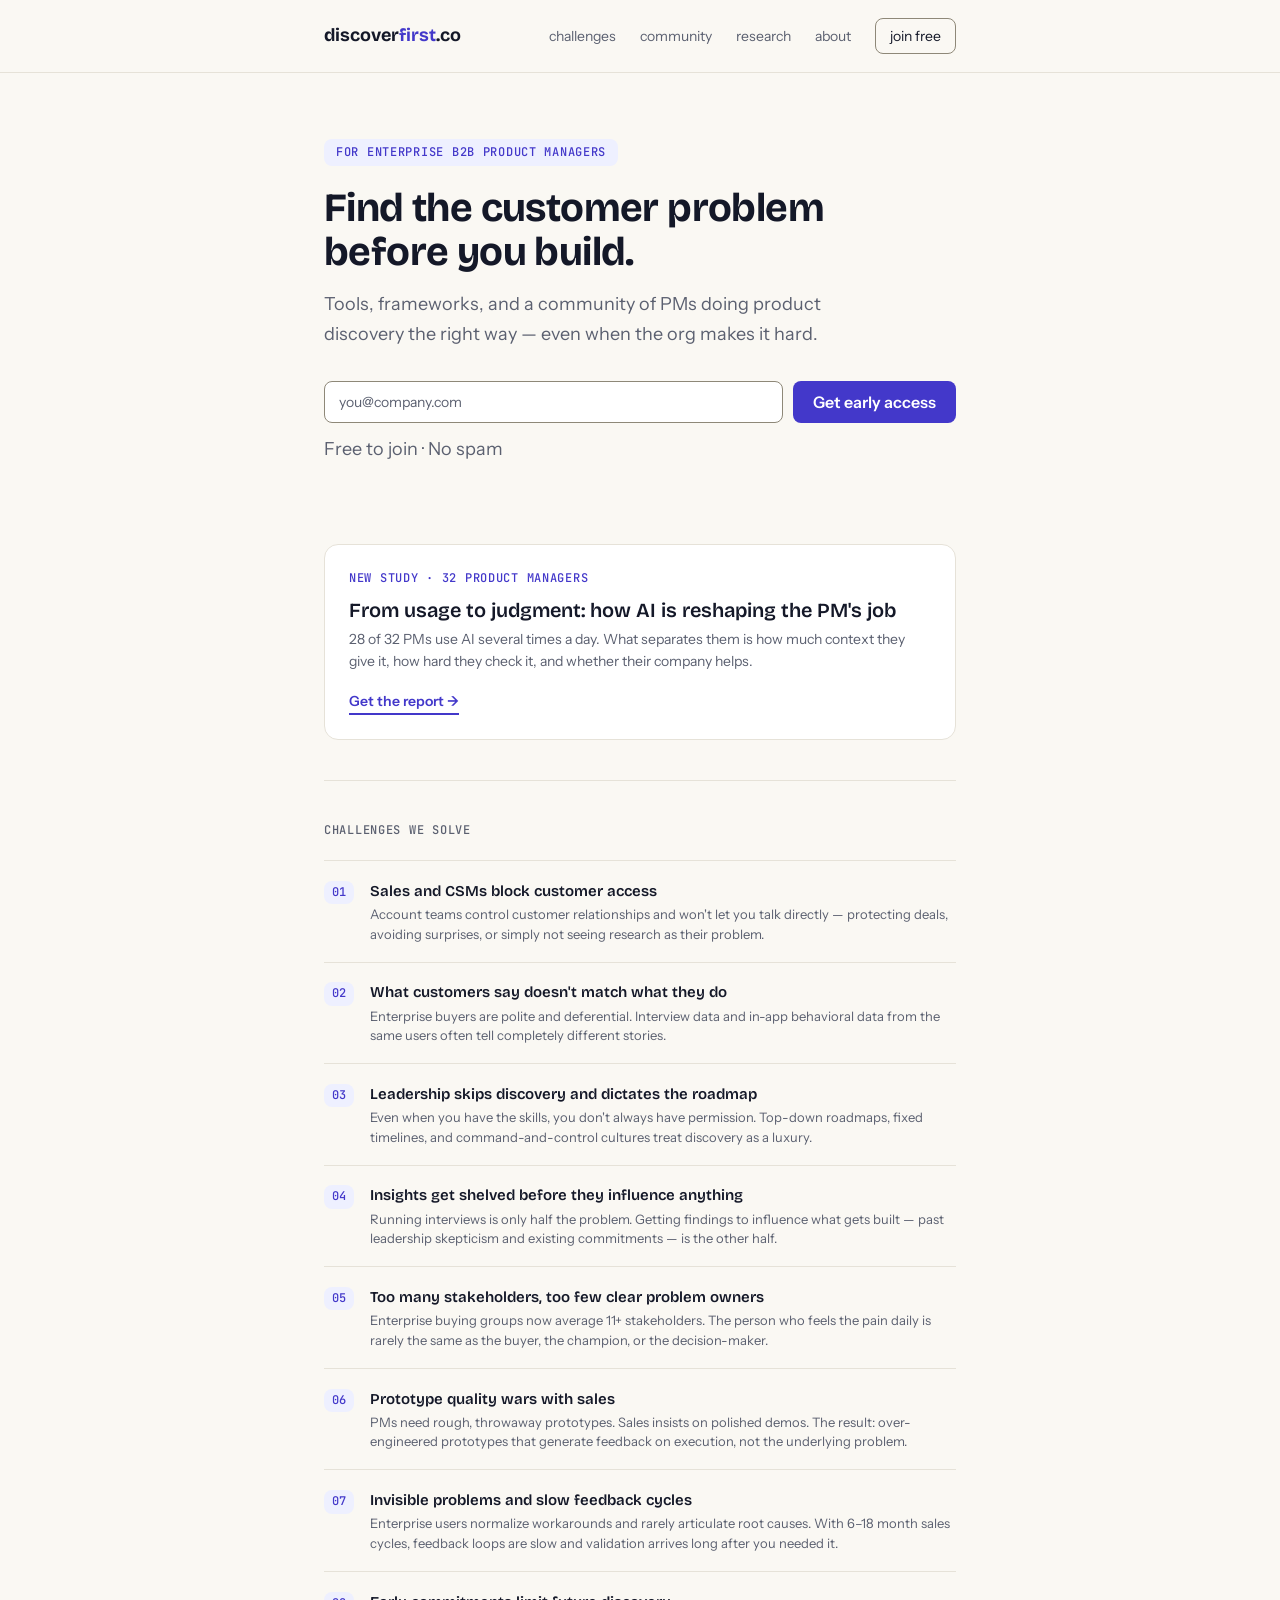
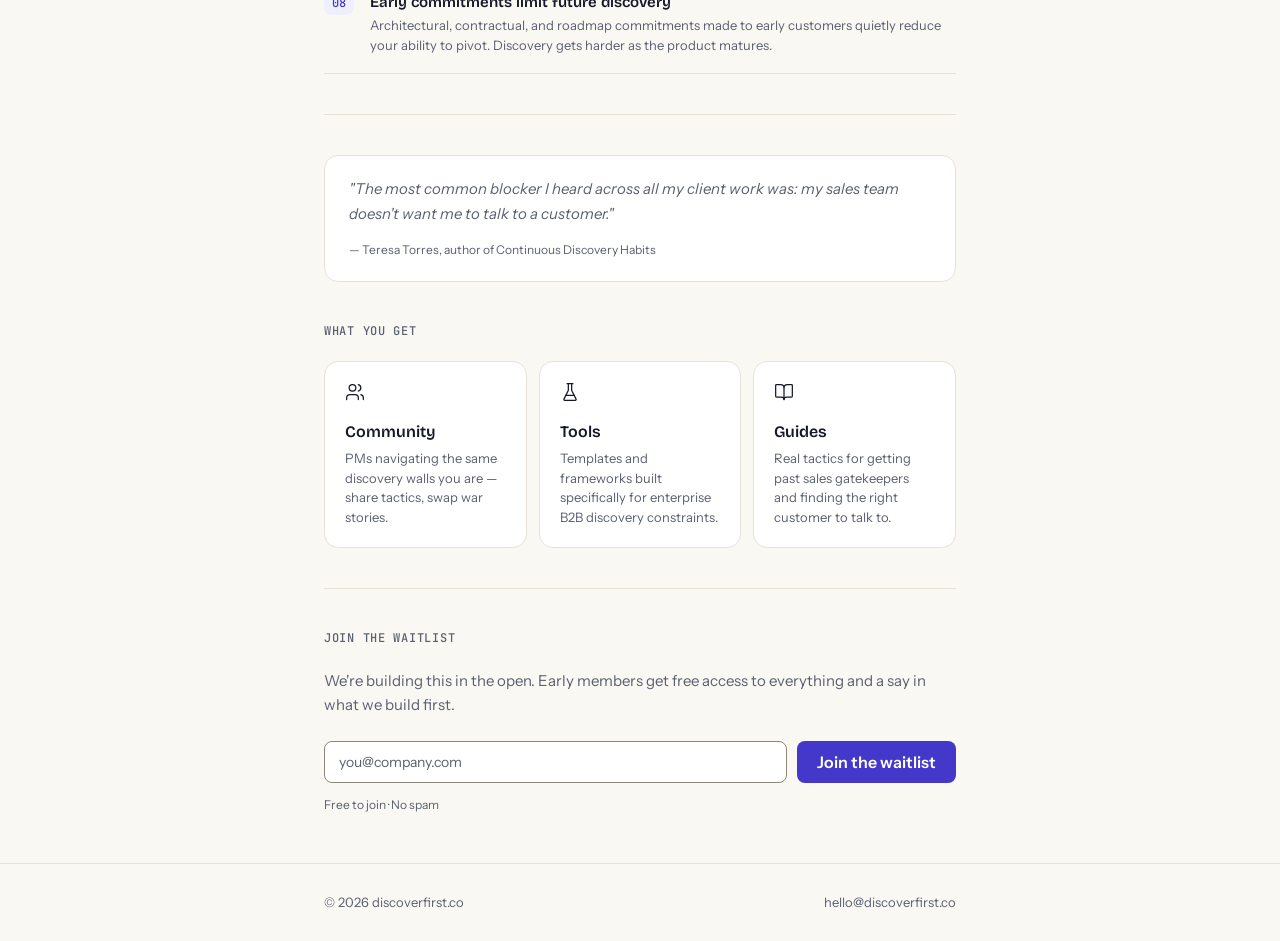
==== commit ddb4855f: "Link the study report from the main page Add a featured study card under the hero and a research lin" ====
--- a/index.html
+++ b/index.html
@@ -315,6 +315,57 @@
       font-style: normal;
     }
 
+    /* STUDY CARD */
+    .study-card {
+      display: block;
+      background: var(--color-surface);
+      border: 1px solid var(--color-border);
+      border-radius: 14px;
+      padding: 1.5rem;
+      margin-bottom: 0.5rem;
+      transition: border-color 0.15s;
+    }
+
+    .study-card:hover { border-color: var(--color-line-strong); }
+    .study-card:focus-visible { outline: 2px solid var(--color-accent); outline-offset: 2px; }
+
+    .study-label {
+      display: block;
+      font-family: var(--font-mono);
+      font-size: 12px;
+      font-weight: 500;
+      letter-spacing: 0.06em;
+      text-transform: uppercase;
+      color: var(--color-accent);
+      margin-bottom: 0.5rem;
+    }
+
+    .study-title {
+      display: block;
+      font-family: var(--font-display);
+      font-size: 20px;
+      font-weight: 600;
+      line-height: 1.3;
+      color: var(--color-text-primary);
+      margin-bottom: 0.4rem;
+    }
+
+    .study-body {
+      display: block;
+      font-size: 14px;
+      line-height: 1.55;
+      color: var(--color-text-secondary);
+      margin-bottom: 0.9rem;
+    }
+
+    .study-cta {
+      display: inline-block;
+      font-size: 14px;
+      font-weight: 600;
+      color: var(--color-accent);
+      border-bottom: 2px solid var(--color-accent);
+    }
+
     /* FOOTER */
     footer {
       background: var(--color-bg);
@@ -343,7 +394,7 @@
     footer a:hover { color: var(--color-text-primary); }
 
     /* RESPONSIVE */
-    @media (max-width: 480px) {
+    @media (max-width: 640px) {
       .hero h1 { font-size: 30px; line-height: 34px; }
       .nav-links a:not(.btn-outline) { display: none; }
     }
@@ -357,6 +408,7 @@
       <div class="nav-links">
         <a href="#challenges">challenges</a>
         <a href="#community">community</a>
+        <a href="/ai-study">research</a>
         <a href="/about">about</a>
         <a href="#join" class="btn-outline">join free</a>
       </div>
@@ -376,6 +428,13 @@
       </div>
       <p class="form-note">Free to join &middot; No spam</p>
     </section>
+
+    <a class="study-card" href="/ai-study">
+      <span class="study-label">New study &middot; 32 product managers</span>
+      <span class="study-title">From usage to judgment: how AI is reshaping the PM's job</span>
+      <span class="study-body">28 of 32 PMs use AI several times a day. What separates them is how much context they give it, how hard they check it, and whether their company helps.</span>
+      <span class="study-cta">Get the report &rarr;</span>
+    </a>
 
     <hr class="divider" />
 
